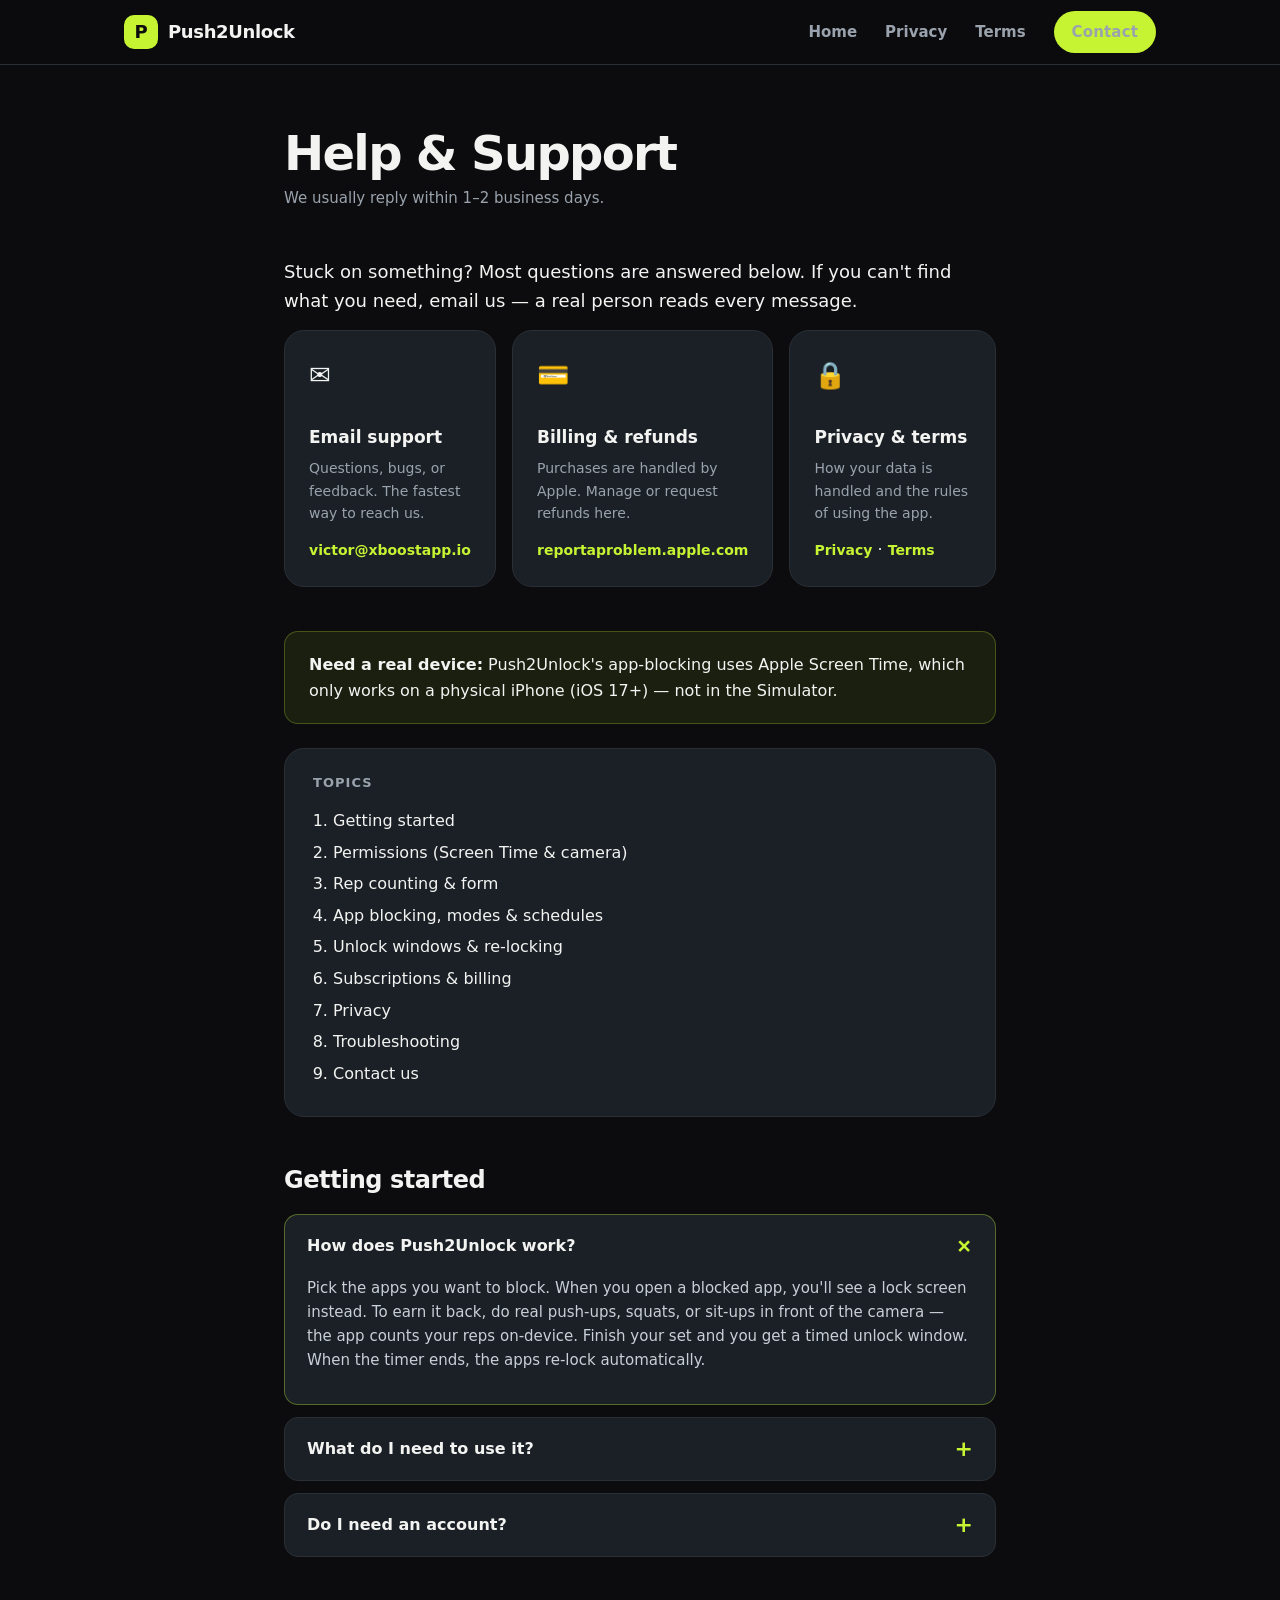
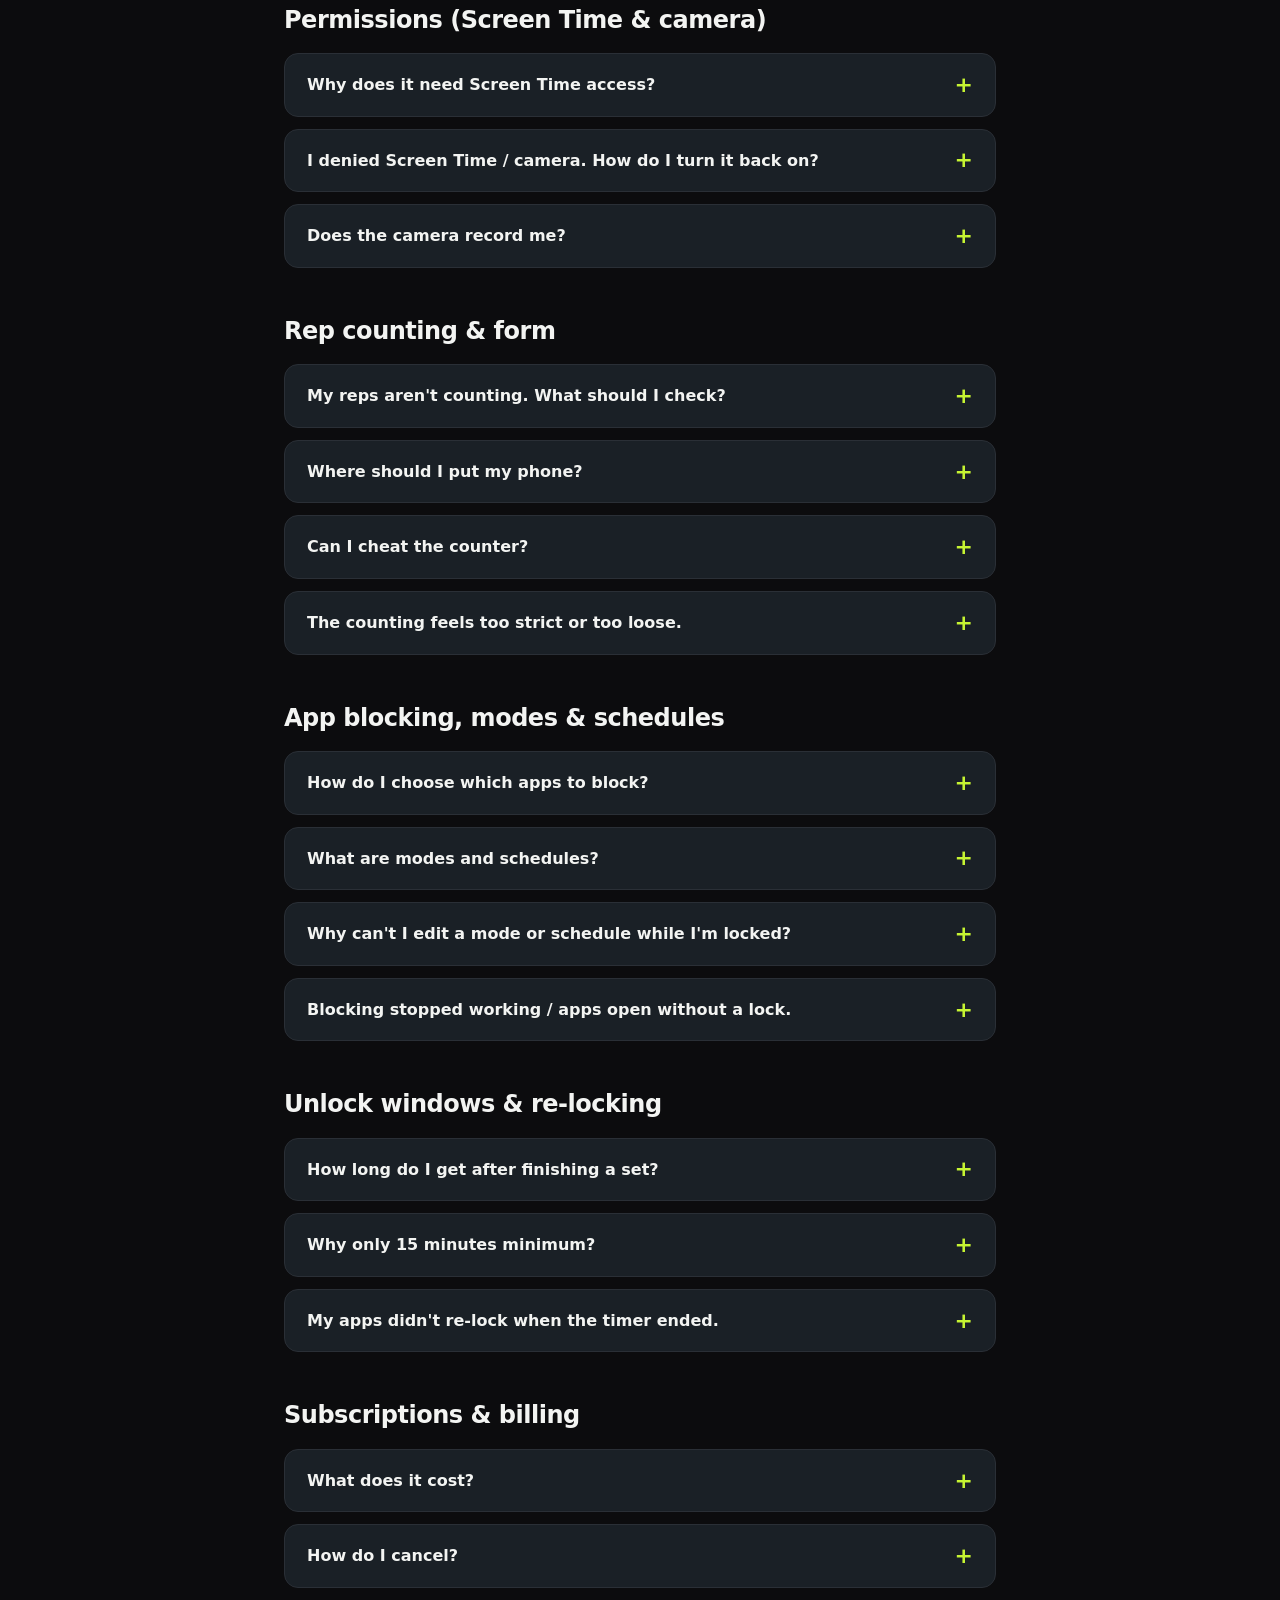
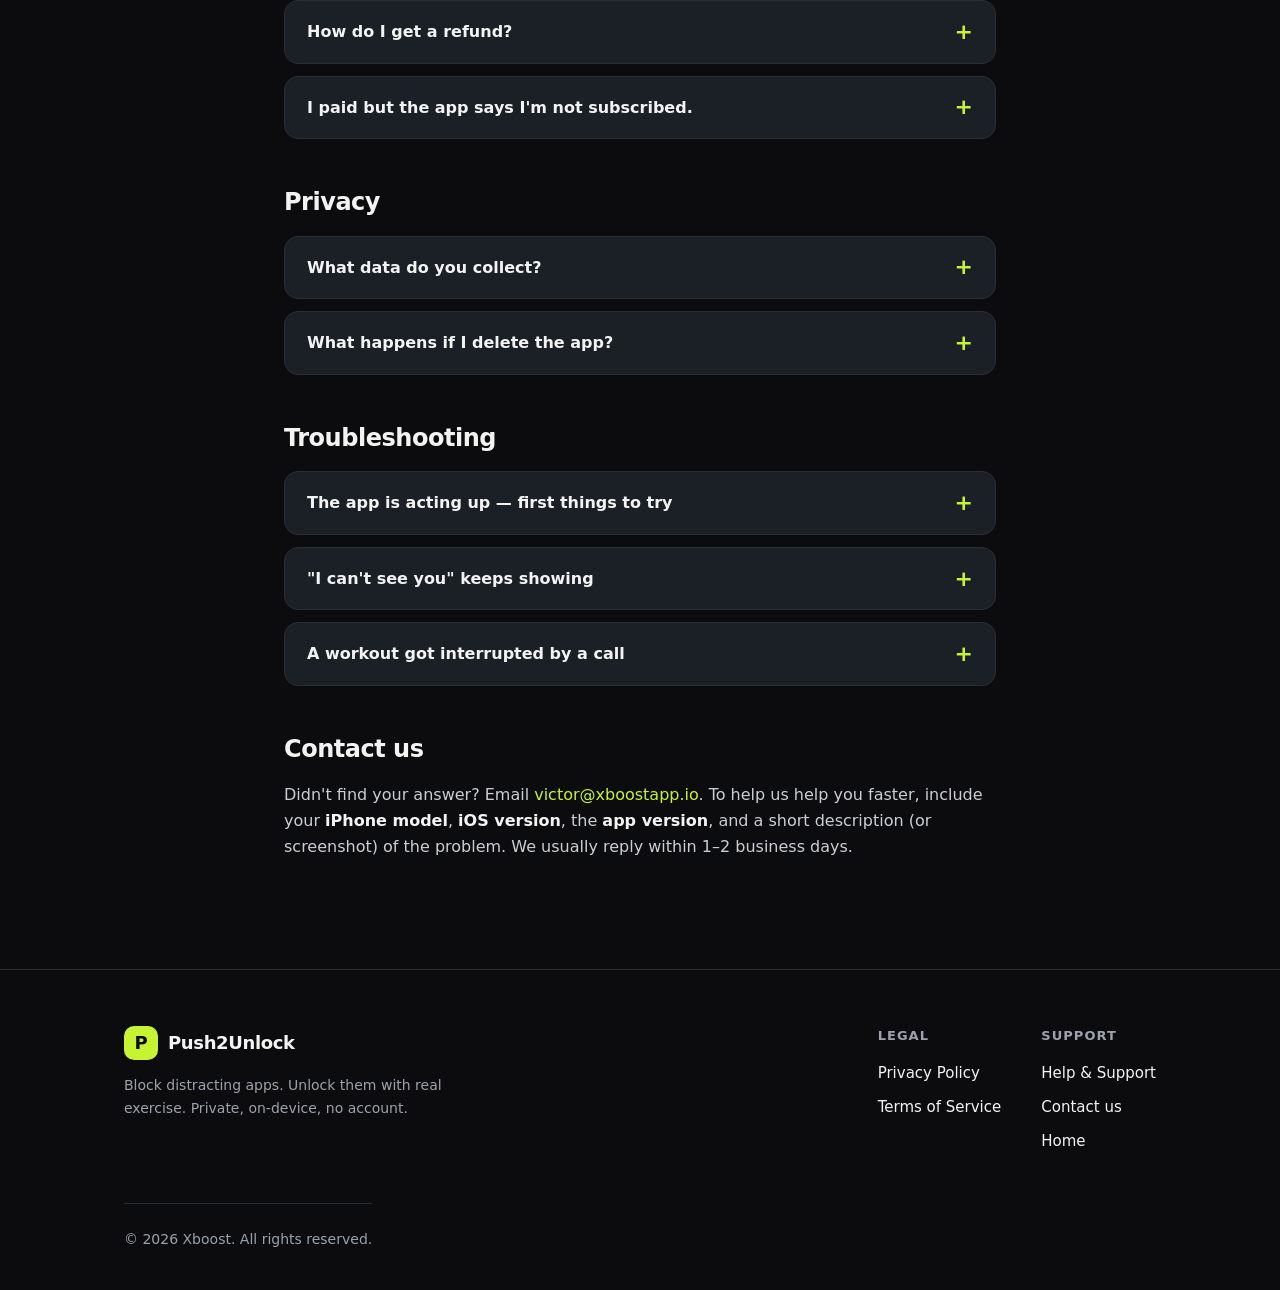
==== help.html @ e3bf98ac "feat: add Help & Support page Add help.html with contact cards and FAQ accordion covering setup, per" ====
<!DOCTYPE html>
<html lang="en">
<head>
  <meta charset="UTF-8" />
  <meta name="viewport" content="width=device-width, initial-scale=1.0" />
  <title>Help & Support — Push2Unlock</title>
  <meta name="description" content="Get help with Push2Unlock — setup, permissions, rep counting, app blocking, subscriptions, and troubleshooting. Contact support." />
  <link rel="stylesheet" href="styles.css" />
</head>
<body>

  <nav class="nav">
    <div class="wrap">
      <a href="index.html" class="brand"><span class="mark">P</span>Push2Unlock</a>
      <div class="nav-links">
        <a href="index.html">Home</a>
        <a href="privacy.html">Privacy</a>
        <a href="terms.html">Terms</a>
        <a href="mailto:victor@xboostapp.io" class="btn btn-sm">Contact</a>
      </div>
    </div>
  </nav>

  <main class="legal">
    <div class="wrap">
      <h1>Help &amp; Support</h1>
      <p class="updated">We usually reply within 1–2 business days.</p>

      <p class="lead">
        Stuck on something? Most questions are answered below. If you can't find what you need,
        email us — a real person reads every message.
      </p>

      <div class="help-cards">
        <div class="help-card">
          <div class="ico">✉️</div>
          <h3>Email support</h3>
          <p>Questions, bugs, or feedback. The fastest way to reach us.</p>
          <a href="mailto:victor@xboostapp.io?subject=Push2Unlock%20Support">victor@xboostapp.io</a>
        </div>
        <div class="help-card">
          <div class="ico">💳</div>
          <h3>Billing &amp; refunds</h3>
          <p>Purchases are handled by Apple. Manage or request refunds here.</p>
          <a href="https://reportaproblem.apple.com" target="_blank" rel="noopener">reportaproblem.apple.com</a>
        </div>
        <div class="help-card">
          <div class="ico">🔒</div>
          <h3>Privacy &amp; terms</h3>
          <p>How your data is handled and the rules of using the app.</p>
          <a href="privacy.html">Privacy</a> · <a href="terms.html">Terms</a>
        </div>
      </div>

      <div class="callout">
        <p><strong>Need a real device:</strong> Push2Unlock's app-blocking uses Apple Screen Time,
        which only works on a physical iPhone (iOS 17+) — not in the Simulator.</p>
      </div>

      <div class="toc">
        <h4>Topics</h4>
        <ol>
          <li><a href="#start">Getting started</a></li>
          <li><a href="#permissions">Permissions (Screen Time &amp; camera)</a></li>
          <li><a href="#counting">Rep counting &amp; form</a></li>
          <li><a href="#blocking">App blocking, modes &amp; schedules</a></li>
          <li><a href="#unlock">Unlock windows &amp; re-locking</a></li>
          <li><a href="#billing">Subscriptions &amp; billing</a></li>
          <li><a href="#privacy">Privacy</a></li>
          <li><a href="#trouble">Troubleshooting</a></li>
          <li><a href="#contact">Contact us</a></li>
        </ol>
      </div>

      <!-- GETTING STARTED -->
      <h2 id="start">Getting started</h2>
      <div class="faq">
        <details open>
          <summary>How does Push2Unlock work?</summary>
          <div class="body">
            <p>Pick the apps you want to block. When you open a blocked app, you'll see a lock
            screen instead. To earn it back, do real push-ups, squats, or sit-ups in front of the
            camera — the app counts your reps on-device. Finish your set and you get a timed unlock
            window. When the timer ends, the apps re-lock automatically.</p>
          </div>
        </details>
        <details>
          <summary>What do I need to use it?</summary>
          <div class="body">
            <ul>
              <li>An iPhone running <strong>iOS 17 or later</strong>.</li>
              <li>Screen Time permission (to block apps).</li>
              <li>Camera permission (to count reps).</li>
              <li>A bit of space to exercise and a spot to prop up your phone.</li>
            </ul>
          </div>
        </details>
        <details>
          <summary>Do I need an account?</summary>
          <div class="body">
            <p>No. There's no sign-up and no account. Your settings and stats live on your device.</p>
          </div>
        </details>
      </div>

      <!-- PERMISSIONS -->
      <h2 id="permissions">Permissions (Screen Time &amp; camera)</h2>
      <div class="faq">
        <details>
          <summary>Why does it need Screen Time access?</summary>
          <div class="body">
            <p>App blocking is built on Apple's Screen Time (Family Controls) system. This is the
            only way an app can block other apps on iOS. Push2Unlock uses it solely to shield and
            un-shield the apps <em>you</em> choose — nothing is sent anywhere.</p>
          </div>
        </details>
        <details>
          <summary>I denied Screen Time / camera. How do I turn it back on?</summary>
          <div class="body">
            <ol>
              <li>Open <strong>Settings</strong> on your iPhone.</li>
              <li>Scroll to <strong>Push2Unlock</strong>.</li>
              <li>Enable <strong>Camera</strong>, and for blocking enable <strong>Screen Time</strong>
              (Settings → Screen Time → see all apps with access).</li>
            </ol>
            <p>The app won't work without these — blocking needs Screen Time, counting needs the
            camera.</p>
          </div>
        </details>
        <details>
          <summary>Does the camera record me?</summary>
          <div class="body">
            <p>No. Video is processed live on your device by Apple Vision and is never recorded,
            saved, or uploaded. See <a href="privacy.html">Privacy</a>.</p>
          </div>
        </details>
      </div>

      <!-- REP COUNTING -->
      <h2 id="counting">Rep counting &amp; form</h2>
      <div class="faq">
        <details>
          <summary>My reps aren't counting. What should I check?</summary>
          <div class="body">
            <ul>
              <li><strong>Framing:</strong> get your whole body in frame. Prop the phone ~1.5–2 m
              away, side-on.</li>
              <li><strong>Lighting:</strong> make sure the room is well lit — backlight and shadows
              hurt detection.</li>
              <li><strong>Full range of motion:</strong> go all the way down and lock out at the
              top. Half reps are ignored on purpose.</li>
              <li><strong>Speed:</strong> very fast reps are skipped as implausible — controlled
              reps count.</li>
              <li>Watch the on-screen hints ("Go lower", "Move back") — they tell you exactly what
              to fix.</li>
            </ul>
          </div>
        </details>
        <details>
          <summary>Where should I put my phone?</summary>
          <div class="body">
            <ul>
              <li><strong>Push-ups:</strong> phone on the floor against a wall/bottle, ~1.5–2 m
              away, <strong>side view</strong>.</li>
              <li><strong>Squats:</strong> stand 2–2.5 m away, full body in frame, side or 45°.</li>
              <li><strong>Sit-ups:</strong> phone on the floor at your side, ~1.5 m,
              <strong>side view</strong>.</li>
            </ul>
            <p>The app shows a framing check before counting — a green outline means it can see you.</p>
          </div>
        </details>
        <details>
          <summary>Can I cheat the counter?</summary>
          <div class="body">
            <p>It's designed to resist that. Reps must be full-range, at a realistic speed, with
            your body in the correct position. Waving a hand or doing half reps won't count.</p>
          </div>
        </details>
        <details>
          <summary>The counting feels too strict or too loose.</summary>
          <div class="body">
            <p>Open <strong>Settings → Counting sensitivity</strong> and choose Strict, Normal, or
            Forgiving to adjust how hard the reps are to register.</p>
          </div>
        </details>
      </div>

      <!-- BLOCKING -->
      <h2 id="blocking">App blocking, modes &amp; schedules</h2>
      <div class="faq">
        <details>
          <summary>How do I choose which apps to block?</summary>
          <div class="body">
            <p>Tap to pick apps via Apple's app picker. Because of Apple privacy rules, the picker
            shows the real app names and icons — search for TikTok, Instagram, YouTube, X, and so on.
            You can also block whole categories or websites.</p>
          </div>
        </details>
        <details>
          <summary>What are modes and schedules?</summary>
          <div class="body">
            <ul>
              <li><strong>Modes</strong> are reusable blocklists (e.g. "Social Media", "Deep Work")
              with their own rep target.</li>
              <li><strong>Schedules</strong> lock a mode automatically at set times and days —
              including overnight ranges like 11pm–7am.</li>
            </ul>
          </div>
        </details>
        <details>
          <summary>Why can't I edit a mode or schedule while I'm locked?</summary>
          <div class="body">
            <p>To stop you from editing your way out of a block, any mode or schedule that existed
            before the current lock started is frozen while you're locked. Anything you create
            <em>during</em> a lock stays editable. Once you're unlocked, everything is editable
            again.</p>
          </div>
        </details>
        <details>
          <summary>Blocking stopped working / apps open without a lock.</summary>
          <div class="body">
            <ul>
              <li>Check Screen Time permission is still granted (Settings → Screen Time).</li>
              <li>Make sure the app or schedule is actually enabled and you're inside its window.</li>
              <li>iOS can delay system scheduling briefly — open Push2Unlock once to let it
              reconcile the lock state.</li>
            </ul>
          </div>
        </details>
      </div>

      <!-- UNLOCK -->
      <h2 id="unlock">Unlock windows &amp; re-locking</h2>
      <div class="faq">
        <details>
          <summary>How long do I get after finishing a set?</summary>
          <div class="body">
            <p>You choose a break length when you start — 15, 30, 60, or 120 minutes. A countdown
            appears on your Lock Screen (Live Activity). When it ends, the apps re-lock on their own.</p>
          </div>
        </details>
        <details>
          <summary>Why only 15 minutes minimum?</summary>
          <div class="body">
            <p>Apple's Screen Time scheduling has a 15-minute minimum interval for automatic
            re-locking, so shorter windows aren't possible.</p>
          </div>
        </details>
        <details>
          <summary>My apps didn't re-lock when the timer ended.</summary>
          <div class="body">
            <p>iOS occasionally delays the background re-lock. Push2Unlock has a fallback: just open
            the app once and it immediately re-applies the locks if your window has expired.</p>
          </div>
        </details>
      </div>

      <!-- BILLING -->
      <h2 id="billing">Subscriptions &amp; billing</h2>
      <div class="faq">
        <details>
          <summary>What does it cost?</summary>
          <div class="body">
            <p>There's a 3-day free trial. After that: <strong>$9.99/month</strong>,
            <strong>$29.99/year</strong> (best value, ~$2.50/mo), or a one-time
            <strong>$49.99 lifetime</strong> purchase. Prices may vary by region.</p>
          </div>
        </details>
        <details>
          <summary>How do I cancel?</summary>
          <div class="body">
            <p>On your iPhone: <strong>Settings → [your name] → Subscriptions → Push2Unlock →
            Cancel</strong>. Cancel at least 24 hours before the trial or period ends to avoid the
            next charge. You keep access until the period ends.</p>
          </div>
        </details>
        <details>
          <summary>How do I get a refund?</summary>
          <div class="body">
            <p>All purchases go through Apple, so refunds are handled by Apple. Request one at
            <a href="https://reportaproblem.apple.com" target="_blank" rel="noopener">reportaproblem.apple.com</a>.
            We're generally unable to issue refunds directly.</p>
          </div>
        </details>
        <details>
          <summary>I paid but the app says I'm not subscribed.</summary>
          <div class="body">
            <ol>
              <li>Make sure you're signed in with the Apple ID you purchased with.</li>
              <li>In the app, tap <strong>Restore Purchases</strong> (on the paywall or in Settings).</li>
              <li>Still stuck? Email us with the date and Apple receipt and we'll help.</li>
            </ol>
          </div>
        </details>
      </div>

      <!-- PRIVACY -->
      <h2 id="privacy">Privacy</h2>
      <div class="faq">
        <details>
          <summary>What data do you collect?</summary>
          <div class="body">
            <p>Rep detection runs entirely on-device. No video ever leaves your phone, there's no
            account, and your workouts aren't uploaded. Full details in our
            <a href="privacy.html">Privacy Policy</a>.</p>
          </div>
        </details>
        <details>
          <summary>What happens if I delete the app?</summary>
          <div class="body">
            <p>Deleting Push2Unlock removes the blocks and your local data. We can't prevent
            deletion — that's an Apple system-level action — so it's the one way blocks can be
            removed.</p>
          </div>
        </details>
      </div>

      <!-- TROUBLESHOOTING -->
      <h2 id="trouble">Troubleshooting</h2>
      <div class="faq">
        <details>
          <summary>The app is acting up — first things to try</summary>
          <div class="body">
            <ol>
              <li>Force-quit and reopen Push2Unlock.</li>
              <li>Confirm Camera and Screen Time permissions are granted (Settings).</li>
              <li>Restart your iPhone.</li>
              <li>Make sure you're on iOS 17 or later and have the latest app version.</li>
            </ol>
            <p>If it persists, email us with your iPhone model, iOS version, and what happened.</p>
          </div>
        </details>
        <details>
          <summary>"I can't see you" keeps showing</summary>
          <div class="body">
            <p>That means the camera can't track your full body. Improve the lighting, move so your
            whole body is in frame, and re-prop the phone at the suggested distance and angle.</p>
          </div>
        </details>
        <details>
          <summary>A workout got interrupted by a call</summary>
          <div class="body">
            <p>Your progress is paused, not lost. Come back and you'll be offered to continue from
            where you left off. Force-quitting mid-workout does lose the in-progress set.</p>
          </div>
        </details>
      </div>

      <!-- CONTACT -->
      <h2 id="contact">Contact us</h2>
      <p>
        Didn't find your answer? Email <a href="mailto:victor@xboostapp.io?subject=Push2Unlock%20Support">victor@xboostapp.io</a>.
        To help us help you faster, include your <strong>iPhone model</strong>,
        <strong>iOS version</strong>, the <strong>app version</strong>, and a short description (or
        screenshot) of the problem. We usually reply within 1–2 business days.
      </p>
    </div>
  </main>

  <footer class="footer">
    <div class="wrap">
      <div>
        <a href="index.html" class="brand"><span class="mark">P</span>Push2Unlock</a>
        <p>Block distracting apps. Unlock them with real exercise. Private, on-device, no account.</p>
      </div>
      <div class="footer-links">
        <div class="footer-col">
          <h4>Legal</h4>
          <a href="privacy.html">Privacy Policy</a>
          <a href="terms.html">Terms of Service</a>
        </div>
        <div class="footer-col">
          <h4>Support</h4>
          <a href="help.html">Help &amp; Support</a>
          <a href="mailto:victor@xboostapp.io">Contact us</a>
          <a href="index.html">Home</a>
        </div>
      </div>
    </div>
    <div class="wrap">
      <p class="copyright">© 2026 Xboost. All rights reserved.</p>
    </div>
  </footer>

</body>
</html>
---- styles.css ----
/* Push2Unlock — shared styles */
:root {
  --ink: #0C0C0E;
  --ink-raised: #16181D;
  --ink-card: #1A2026;
  --volt: #C6F432;
  --volt-pressed: #A8D424;
  --signal: #FF5A5F;
  --fog: #9AA3AD;
  --paper: #F3F4F2;
  --border: #2A2F36;
  --maxw: 1080px;
  --radius: 20px;
}

* { margin: 0; padding: 0; box-sizing: border-box; }

html { scroll-behavior: smooth; -webkit-text-size-adjust: 100%; }

body {
  font-family: -apple-system, BlinkMacSystemFont, "SF Pro Display", "SF Pro Text", "Segoe UI", system-ui, sans-serif;
  background: var(--ink);
  color: var(--paper);
  line-height: 1.6;
  overflow-x: hidden;
  -webkit-font-smoothing: antialiased;
}

a { color: var(--volt); text-decoration: none; }
a:hover { text-decoration: underline; }

.wrap { max-width: var(--maxw); margin: 0 auto; padding: 0 24px; }

/* ---------- Nav ---------- */
.nav {
  position: sticky; top: 0; z-index: 50;
  background: rgba(12, 12, 14, 0.72);
  backdrop-filter: saturate(180%) blur(20px);
  -webkit-backdrop-filter: saturate(180%) blur(20px);
  border-bottom: 1px solid var(--border);
}
.nav .wrap { display: flex; align-items: center; justify-content: space-between; height: 64px; }
.brand { display: flex; align-items: center; gap: 10px; font-weight: 800; font-size: 18px; letter-spacing: -0.02em; color: var(--paper); }
.brand:hover { text-decoration: none; }
.brand .mark {
  width: 34px; height: 34px; border-radius: 10px;
  background: var(--volt); color: var(--ink);
  display: grid; place-items: center; font-size: 18px; font-weight: 900;
}
.nav-links { display: flex; gap: 28px; align-items: center; }
.nav-links a { color: var(--fog); font-size: 15px; font-weight: 600; }
.nav-links a:hover { color: var(--paper); text-decoration: none; }
@media (max-width: 640px) { .nav-links a:not(.btn-sm) { display: none; } }

.btn {
  display: inline-block; background: var(--volt); color: var(--ink);
  font-weight: 800; letter-spacing: 0.01em;
  padding: 16px 30px; border-radius: 999px; font-size: 16px;
  transition: transform .15s ease, background .15s ease;
}
.btn:hover { background: var(--volt-pressed); text-decoration: none; transform: translateY(-2px); }
.btn-sm { padding: 9px 18px; font-size: 14px; }
.btn-ghost { background: transparent; color: var(--paper); border: 1px solid var(--border); }
.btn-ghost:hover { background: var(--ink-card); }

/* ---------- Hero ---------- */
.hero { position: relative; padding: 96px 0 80px; text-align: center; overflow: hidden; }
.hero::before {
  content: ""; position: absolute; top: -180px; left: 50%; transform: translateX(-50%);
  width: 720px; height: 720px; border-radius: 50%;
  background: radial-gradient(circle, rgba(198,244,50,0.18), transparent 62%);
  pointer-events: none; z-index: 0;
}
.hero .wrap { position: relative; z-index: 1; }
.chip {
  display: inline-flex; align-items: center; gap: 8px;
  background: var(--ink-card); border: 1px solid var(--border);
  color: var(--volt); font-weight: 700; font-size: 13px; letter-spacing: 0.06em;
  text-transform: uppercase; padding: 8px 16px; border-radius: 999px; margin-bottom: 28px;
}
h1 {
  font-size: clamp(40px, 7vw, 76px); line-height: 1.02; font-weight: 900;
  letter-spacing: -0.035em; max-width: 14ch; margin: 0 auto 22px;
}
h1 .accent { color: var(--volt); }
.lede { font-size: clamp(17px, 2.4vw, 21px); color: var(--fog); max-width: 56ch; margin: 0 auto 40px; }
.cta-row { display: flex; gap: 14px; justify-content: center; flex-wrap: wrap; align-items: center; }
.note { color: var(--fog); font-size: 14px; margin-top: 18px; }

/* ---------- Sections ---------- */
section { padding: 80px 0; }
.section-head { text-align: center; max-width: 640px; margin: 0 auto 56px; }
.section-head h2 { font-size: clamp(30px, 4.5vw, 46px); font-weight: 900; letter-spacing: -0.03em; line-height: 1.1; }
.section-head p { color: var(--fog); font-size: 18px; margin-top: 16px; }
.eyebrow { color: var(--volt); font-weight: 800; text-transform: uppercase; letter-spacing: 0.1em; font-size: 13px; margin-bottom: 14px; }

/* feature grid */
.grid { display: grid; gap: 20px; grid-template-columns: repeat(3, 1fr); }
@media (max-width: 860px) { .grid { grid-template-columns: 1fr; } }
.card {
  background: var(--ink-card); border: 1px solid var(--border);
  border-radius: var(--radius); padding: 32px;
  transition: border-color .2s ease, transform .2s ease;
}
.card:hover { border-color: var(--volt); transform: translateY(-3px); }
.card .ico {
  width: 52px; height: 52px; border-radius: 14px;
  background: rgba(198,244,50,0.12); display: grid; place-items: center;
  font-size: 26px; margin-bottom: 20px;
}
.card h3 { font-size: 20px; font-weight: 800; letter-spacing: -0.01em; margin-bottom: 10px; }
.card p { color: var(--fog); font-size: 15px; }

/* how it works */
.steps { display: grid; gap: 20px; grid-template-columns: repeat(3, 1fr); counter-reset: step; }
@media (max-width: 860px) { .steps { grid-template-columns: 1fr; } }
.step { background: var(--ink-raised); border: 1px solid var(--border); border-radius: var(--radius); padding: 32px; position: relative; }
.step .num {
  counter-increment: step; font-size: 15px; font-weight: 900; color: var(--ink);
  background: var(--volt); width: 34px; height: 34px; border-radius: 50%;
  display: grid; place-items: center; margin-bottom: 18px;
}
.step .num::before { content: counter(step); }
.step h3 { font-size: 19px; font-weight: 800; margin-bottom: 8px; }
.step p { color: var(--fog); font-size: 15px; }

/* privacy band */
.band {
  background: linear-gradient(135deg, var(--ink-card), var(--ink-raised));
  border: 1px solid var(--border); border-radius: 28px; padding: 56px 40px; text-align: center;
}
.band h2 { font-size: clamp(28px, 4vw, 40px); font-weight: 900; letter-spacing: -0.03em; }
.band p { color: var(--fog); font-size: 18px; max-width: 60ch; margin: 16px auto 0; }
.pill-row { display: flex; gap: 12px; justify-content: center; flex-wrap: wrap; margin-top: 28px; }
.pill { background: rgba(198,244,50,0.1); border: 1px solid rgba(198,244,50,0.3); color: var(--volt); font-weight: 700; font-size: 14px; padding: 10px 18px; border-radius: 999px; }

/* pricing */
.plans { display: grid; gap: 20px; grid-template-columns: repeat(3, 1fr); max-width: 920px; margin: 0 auto; }
@media (max-width: 860px) { .plans { grid-template-columns: 1fr; } }
.plan { background: var(--ink-card); border: 1px solid var(--border); border-radius: var(--radius); padding: 30px; text-align: center; position: relative; }
.plan.featured { border-color: var(--volt); }
.plan .badge { position: absolute; top: -12px; left: 50%; transform: translateX(-50%); background: var(--volt); color: var(--ink); font-weight: 800; font-size: 12px; letter-spacing: 0.05em; padding: 6px 14px; border-radius: 999px; white-space: nowrap; }
.plan .price { font-size: 40px; font-weight: 900; letter-spacing: -0.03em; margin: 12px 0 4px; }
.plan .price small { font-size: 16px; color: var(--fog); font-weight: 600; }
.plan .term { color: var(--fog); font-size: 14px; }

/* ---------- Footer ---------- */
.footer { border-top: 1px solid var(--border); padding: 56px 0 40px; }
.footer .wrap { display: flex; justify-content: space-between; gap: 32px; flex-wrap: wrap; }
.footer .brand { margin-bottom: 14px; }
.footer p { color: var(--fog); font-size: 14px; max-width: 36ch; }
.footer-links { display: flex; gap: 40px; flex-wrap: wrap; }
.footer-col h4 { font-size: 13px; text-transform: uppercase; letter-spacing: 0.08em; color: var(--fog); margin-bottom: 14px; }
.footer-col a { display: block; color: var(--paper); font-size: 15px; margin-bottom: 10px; font-weight: 500; }
.footer-col a:hover { color: var(--volt); text-decoration: none; }
.copyright { color: var(--fog); font-size: 13px; margin-top: 40px; padding-top: 24px; border-top: 1px solid var(--border); }

/* ---------- Legal pages ---------- */
.legal { padding: 64px 0 96px; }
.legal .wrap { max-width: 760px; }
.legal h1 { font-size: clamp(32px, 5vw, 48px); text-align: left; max-width: none; margin-bottom: 8px; }
.legal .updated { color: var(--fog); font-size: 15px; margin-bottom: 48px; }
.legal h2 { font-size: 24px; font-weight: 800; letter-spacing: -0.02em; margin: 44px 0 14px; }
.legal h3 { font-size: 18px; font-weight: 700; margin: 28px 0 10px; }
.legal p, .legal li { color: #C9CFD6; font-size: 16px; margin-bottom: 14px; }
.legal ul { padding-left: 24px; margin-bottom: 14px; }
.legal li { margin-bottom: 8px; }
.legal strong { color: var(--paper); }
.legal .lead { font-size: 18px; color: var(--paper); }
.toc { background: var(--ink-card); border: 1px solid var(--border); border-radius: var(--radius); padding: 24px 28px; margin-bottom: 40px; }
.toc h4 { font-size: 13px; text-transform: uppercase; letter-spacing: 0.08em; color: var(--fog); margin-bottom: 14px; }
.toc ol { padding-left: 20px; }
.toc li { margin-bottom: 6px; color: var(--paper); }
.toc a { color: var(--paper); font-weight: 500; }
.toc a:hover { color: var(--volt); }
.callout { background: rgba(198,244,50,0.08); border: 1px solid rgba(198,244,50,0.25); border-radius: 14px; padding: 20px 24px; margin: 24px 0; }
.callout p { color: var(--paper); margin: 0; }

/* ---------- Help & Support ---------- */
.help-cards { display: grid; gap: 16px; grid-template-columns: repeat(3, 1fr); margin: 8px 0 44px; }
@media (max-width: 860px) { .help-cards { grid-template-columns: 1fr; } }
.help-card {
  background: var(--ink-card); border: 1px solid var(--border); border-radius: var(--radius);
  padding: 24px; transition: border-color .15s ease, transform .15s ease;
}
.help-card:hover { border-color: var(--volt); transform: translateY(-3px); }
.help-card .ico { font-size: 26px; margin-bottom: 12px; }
.help-card h3 { font-size: 17px; font-weight: 800; margin-bottom: 6px; }
.help-card p { color: var(--fog); font-size: 14px; margin-bottom: 12px; }
.help-card a { font-weight: 700; font-size: 14px; }

.faq details {
  border: 1px solid var(--border); border-radius: 14px; background: var(--ink-card);
  margin-bottom: 12px; overflow: hidden;
}
.faq details[open] { border-color: rgba(198,244,50,0.35); }
.faq summary {
  list-style: none; cursor: pointer; padding: 18px 22px;
  font-weight: 700; font-size: 16px; color: var(--paper);
  display: flex; justify-content: space-between; align-items: center; gap: 16px;
}
.faq summary::-webkit-details-marker { display: none; }
.faq summary::after {
  content: "+"; color: var(--volt); font-size: 22px; font-weight: 700;
  line-height: 1; flex: none; transition: transform .2s ease;
}
.faq details[open] summary::after { transform: rotate(45deg); }
.faq summary:hover { color: var(--volt); }
.faq .body { padding: 0 22px 20px; }
.faq .body p, .faq .body li { color: #C9CFD6; font-size: 15px; margin-bottom: 12px; }
.faq .body ul, .faq .body ol { padding-left: 22px; margin-bottom: 12px; }
.faq .body li { margin-bottom: 6px; }
.faq .body strong { color: var(--paper); }

/* ============ Phone mockups ============ */
.device {
  position: relative;
  width: 290px; aspect-ratio: 9 / 19.3;
  background: #000;
  border-radius: 46px;
  padding: 11px;
  box-shadow: 0 0 0 2px #2b2f36, 0 40px 80px -20px rgba(0,0,0,0.8), 0 0 60px -10px rgba(198,244,50,0.12);
  flex: none;
}
.device .screen {
  position: relative; width: 100%; height: 100%;
  border-radius: 36px; overflow: hidden;
  background: var(--ink);
  display: flex; flex-direction: column;
}
.device .notch {
  position: absolute; top: 9px; left: 50%; transform: translateX(-50%);
  width: 92px; height: 26px; background: #000; border-radius: 999px; z-index: 9;
}
.statusbar { display: flex; justify-content: space-between; align-items: center; padding: 14px 22px 6px; font-size: 12px; font-weight: 700; color: var(--paper); }
.scr-pad { padding: 4px 18px 18px; display: flex; flex-direction: column; gap: 12px; flex: 1; min-height: 0; }

/* hero two-column layout */
.hero-split { display: grid; grid-template-columns: 1.1fr 0.9fr; gap: 48px; align-items: center; text-align: left; }
.hero-split h1 { margin-left: 0; }
.hero-split .lede { margin-left: 0; }
.hero-split .cta-row { justify-content: flex-start; }
.hero-phones { display: flex; justify-content: center; position: relative; }
@media (max-width: 900px) {
  .hero-split { grid-template-columns: 1fr; text-align: center; }
  .hero-split h1, .hero-split .lede { margin-left: auto; margin-right: auto; }
  .hero-split .cta-row { justify-content: center; }
  .hero-phones { margin-top: 12px; }
}

/* --- Workout counter takeover screen --- */
.scr-workout { background: radial-gradient(120% 80% at 50% 30%, #1c2410, #07090c 70%); position: relative; }
.scr-workout::after {
  content: ""; position: absolute; inset: 0; border-radius: 36px; pointer-events: none;
  box-shadow: inset 0 0 0 3px var(--volt), inset 0 0 40px rgba(198,244,50,0.35);
}
.wk-sil { position: absolute; bottom: 12%; left: 50%; transform: translateX(-50%); width: 78%; opacity: 0.16; filter: brightness(1.4); }
.wk-pill { align-self: center; margin-top: 6px; background: rgba(0,0,0,0.55); backdrop-filter: blur(8px); border: 1px solid rgba(255,255,255,0.12); color: #fff; font-size: 12px; font-weight: 700; padding: 7px 14px; border-radius: 999px; z-index: 2; }
.wk-count { flex: 1; display: flex; flex-direction: column; align-items: center; justify-content: center; z-index: 2; }
.wk-count .big { font-size: 132px; line-height: 0.9; font-weight: 900; color: var(--volt); font-variant-numeric: tabular-nums; text-shadow: 0 0 30px rgba(198,244,50,0.5); letter-spacing: -0.04em; }
.wk-count .of { font-size: 22px; font-weight: 800; color: rgba(243,244,242,0.65); margin-top: 2px; }
.wk-bar { height: 7px; border-radius: 999px; background: rgba(255,255,255,0.14); margin: 0 4px 6px; overflow: hidden; z-index: 2; }
.wk-bar > i { display: block; height: 100%; width: 70%; background: var(--volt); border-radius: 999px; }
.wk-x { position: absolute; top: 46px; left: 18px; width: 30px; height: 30px; border-radius: 50%; background: rgba(0,0,0,0.5); color:#fff; display: grid; place-items: center; font-size: 16px; z-index: 5; }

/* --- generic app card bits --- */
.appbar { display: flex; align-items: center; justify-content: space-between; }
.appbar .ttl { font-size: 22px; font-weight: 900; letter-spacing: -0.02em; }
.flame { background: rgba(255,90,95,0.14); color: #FF8A4C; font-weight: 800; font-size: 13px; padding: 6px 12px; border-radius: 999px; }
.uicard { background: var(--ink-card); border: 1px solid var(--border); border-radius: 18px; padding: 16px; }
.uicard.locked { border-color: rgba(255,90,95,0.4); background: linear-gradient(160deg, rgba(255,90,95,0.10), var(--ink-card)); }
.lock-status { display: flex; align-items: center; gap: 10px; }
.lock-status .em { font-size: 26px; }
.lock-status .t { font-size: 15px; font-weight: 800; }
.lock-status .s { font-size: 12px; color: var(--fog); }
.appgrid { display: grid; grid-template-columns: repeat(4, 1fr); gap: 10px; }
.appgrid .ic { aspect-ratio: 1; border-radius: 13px; display: grid; place-items: center; font-size: 20px; color: #fff; }
.btn-fill { background: var(--volt); color: var(--ink); font-weight: 800; font-size: 14px; text-align: center; padding: 15px; border-radius: 15px; }
.btn-fill.lg { font-size: 15px; }
.chips { display: flex; gap: 8px; flex-wrap: wrap; }
.chip-x { background: var(--ink-card); border: 1px solid var(--border); color: var(--fog); font-size: 12px; font-weight: 700; padding: 7px 12px; border-radius: 999px; }
.chip-x.on { background: rgba(198,244,50,0.14); border-color: var(--volt); color: var(--volt); }

/* --- stats screen --- */
.streak-hero { text-align: center; padding: 20px 14px; background: radial-gradient(120% 100% at 50% 0%, rgba(198,244,50,0.14), var(--ink-card)); border:1px solid var(--border); border-radius:18px; }
.streak-hero .n { font-size: 52px; font-weight: 900; color: var(--volt); line-height: 1; font-variant-numeric: tabular-nums; }
.streak-hero .l { font-size: 12px; color: var(--fog); font-weight: 700; text-transform: uppercase; letter-spacing: 0.06em; margin-top: 4px; }
.chart { display: flex; align-items: flex-end; gap: 7px; height: 92px; padding: 4px; }
.chart > i { flex: 1; background: var(--volt); border-radius: 5px 5px 0 0; opacity: 0.9; }
.statrow { display: grid; grid-template-columns: 1fr 1fr; gap: 10px; }
.stat-mini { background: var(--ink-card); border: 1px solid var(--border); border-radius: 14px; padding: 12px; }
.stat-mini .v { font-size: 22px; font-weight: 900; color: var(--paper); font-variant-numeric: tabular-nums; }
.stat-mini .k { font-size: 11px; color: var(--fog); font-weight: 600; }

/* --- shield screen (on a blocked app) --- */
.scr-shield { background: linear-gradient(180deg, #0a0c10, #07090c); align-items: center; justify-content: center; padding: 30px 22px; text-align: center; gap: 14px; }
.scr-shield .lk { width: 64px; height: 64px; border-radius: 18px; background: rgba(255,90,95,0.15); display: grid; place-items: center; font-size: 32px; }
.scr-shield h4 { font-size: 22px; font-weight: 900; }
.scr-shield p { font-size: 13px; color: var(--fog); line-height: 1.45; }
.scr-shield .b1 { width: 100%; background: var(--volt); color: var(--ink); font-weight: 800; padding: 14px; border-radius: 14px; font-size: 14px; }
.scr-shield .b2 { color: rgba(243,244,242,0.55); font-size: 13px; font-weight: 700; }

/* gallery */
.gallery { display: flex; gap: 28px; justify-content: center; flex-wrap: wrap; align-items: flex-start; }
.gallery figure { display: flex; flex-direction: column; align-items: center; gap: 16px; }
.gallery figcaption { color: var(--fog); font-size: 14px; font-weight: 600; max-width: 22ch; text-align: center; }
.gallery .device { transform: scale(0.92); }
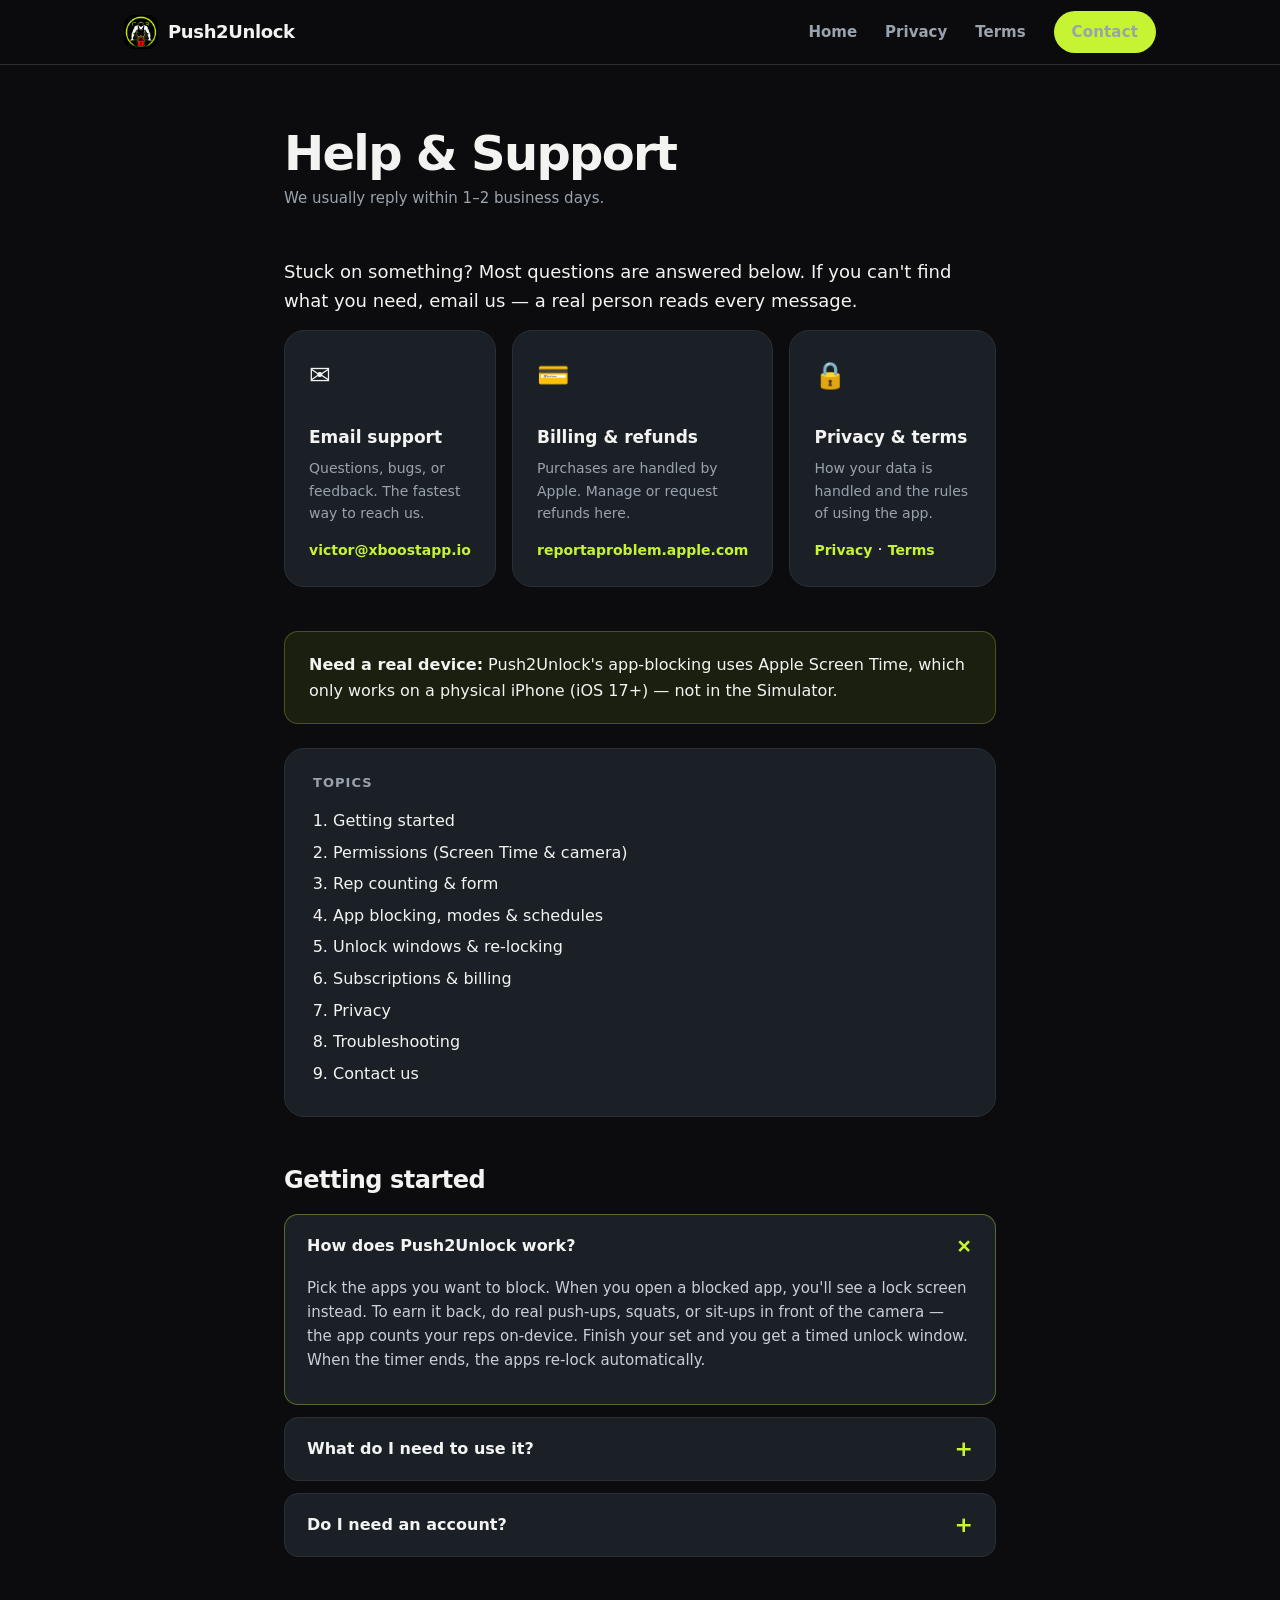
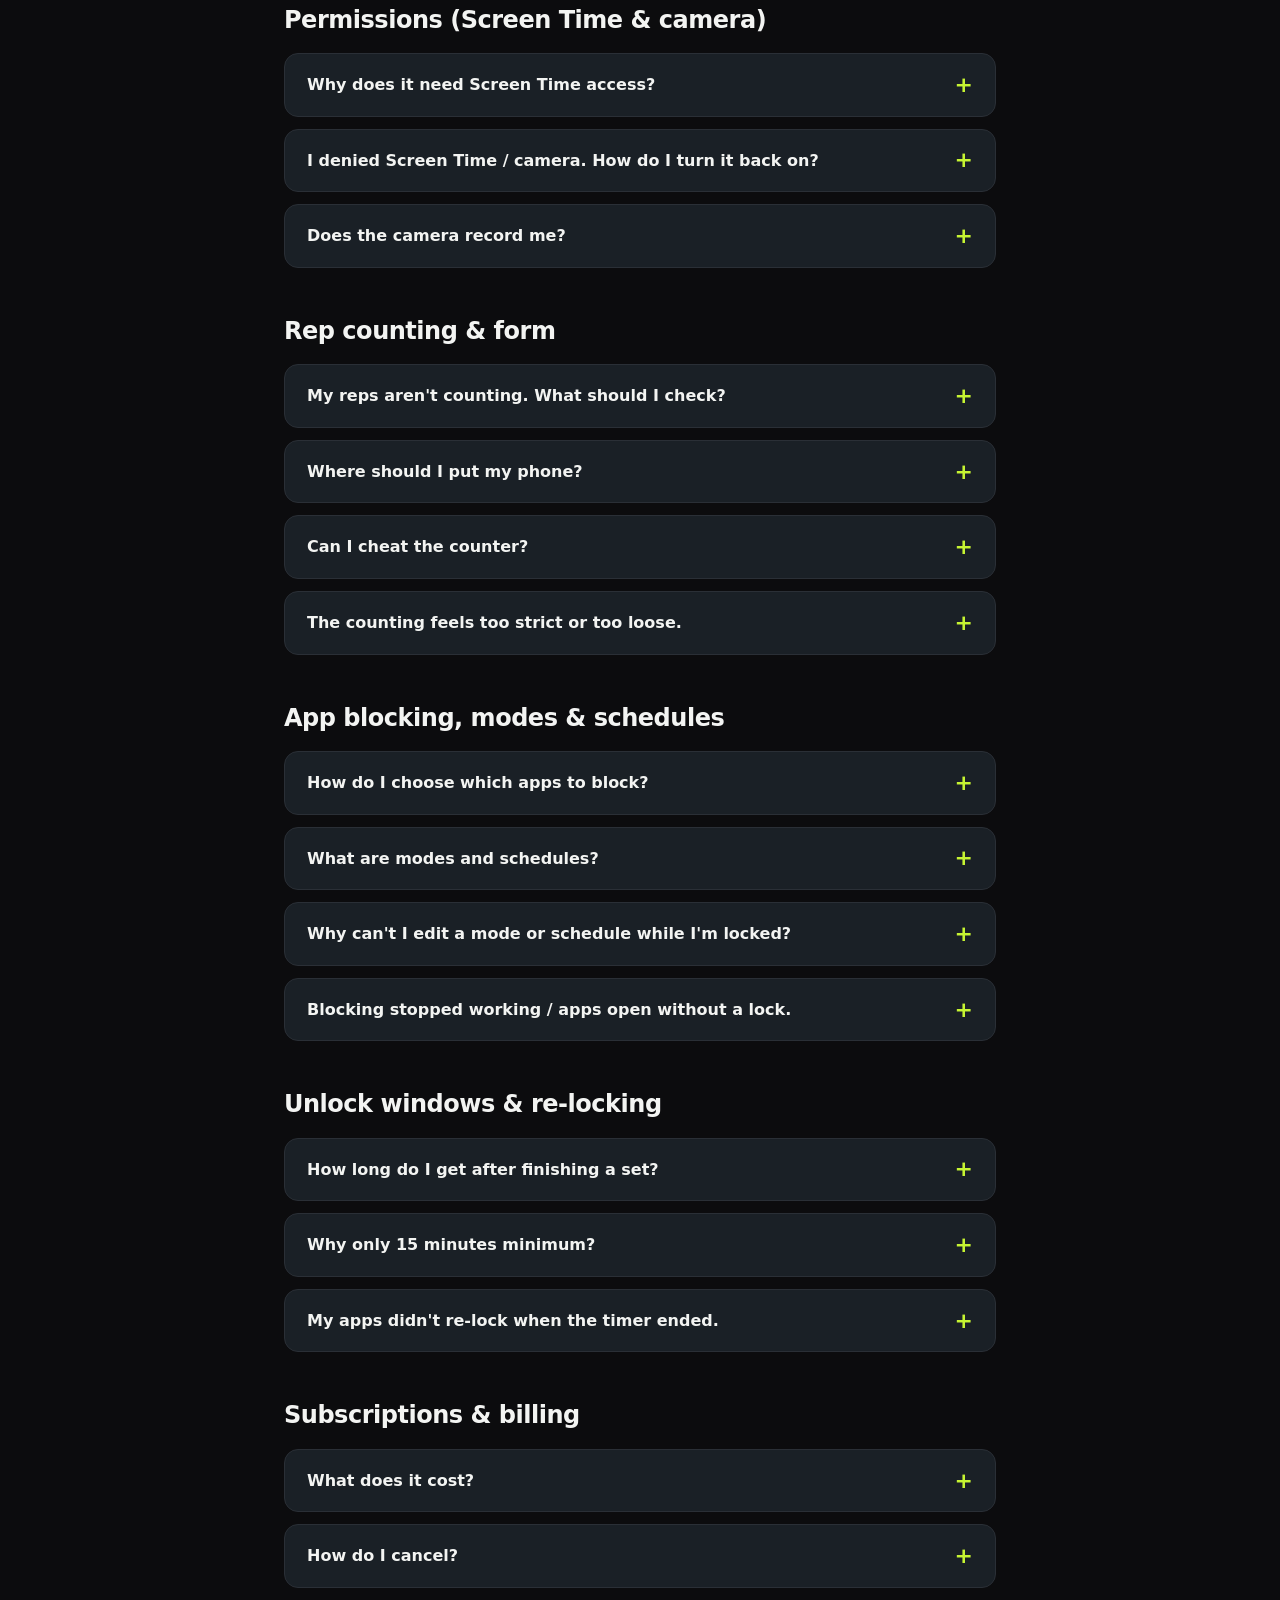
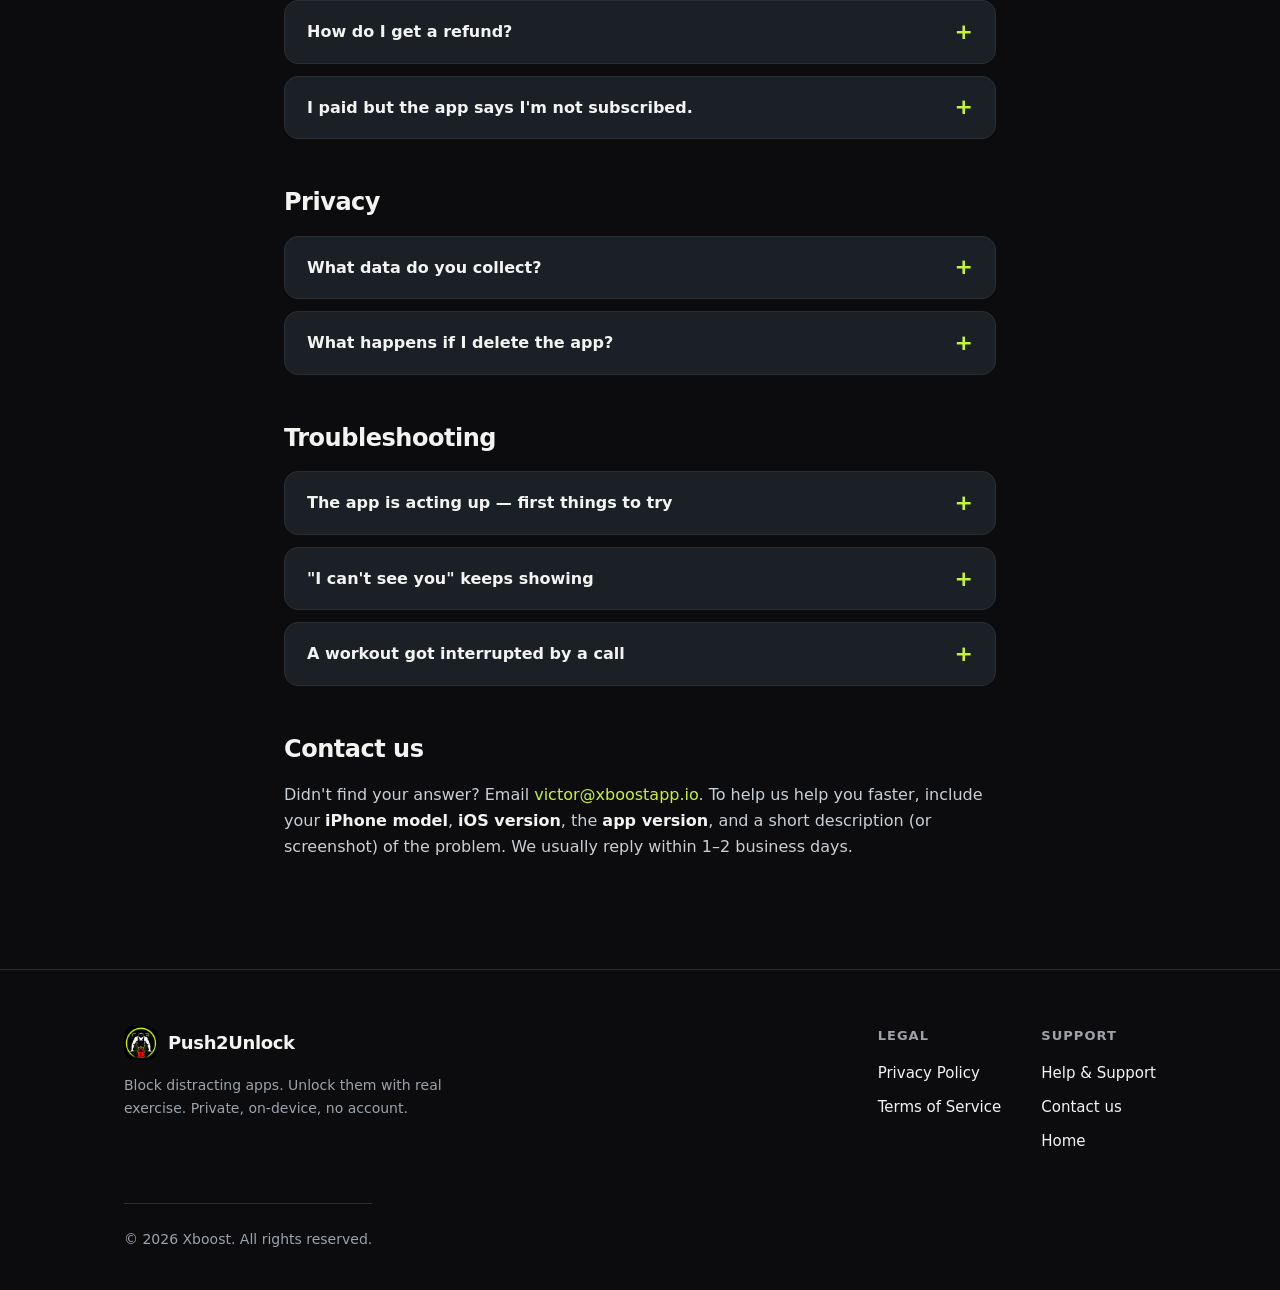
==== commit 971c642d: "feat: swap in app-icon logo, add favicon, drop monthly to $6.99 Replace the CSS "P" brand mark with " ====
--- a/help.html
+++ b/help.html
@@ -5,13 +5,15 @@
   <meta name="viewport" content="width=device-width, initial-scale=1.0" />
   <title>Help & Support — Push2Unlock</title>
   <meta name="description" content="Get help with Push2Unlock — setup, permissions, rep counting, app blocking, subscriptions, and troubleshooting. Contact support." />
+  <link rel="icon" type="image/png" href="assets/favicon.png" />
+  <link rel="apple-touch-icon" href="assets/favicon.png" />
   <link rel="stylesheet" href="styles.css" />
 </head>
 <body>
 
   <nav class="nav">
     <div class="wrap">
-      <a href="index.html" class="brand"><span class="mark">P</span>Push2Unlock</a>
+      <a href="index.html" class="brand"><img class="mark" src="assets/logo.png" alt="Push2Unlock" />Push2Unlock</a>
       <div class="nav-links">
         <a href="index.html">Home</a>
         <a href="privacy.html">Privacy</a>
@@ -360,7 +362,7 @@
   <footer class="footer">
     <div class="wrap">
       <div>
-        <a href="index.html" class="brand"><span class="mark">P</span>Push2Unlock</a>
+        <a href="index.html" class="brand"><img class="mark" src="assets/logo.png" alt="Push2Unlock" />Push2Unlock</a>
         <p>Block distracting apps. Unlock them with real exercise. Private, on-device, no account.</p>
       </div>
       <div class="footer-links">
--- a/styles.css
+++ b/styles.css
@@ -44,8 +44,7 @@
 .brand:hover { text-decoration: none; }
 .brand .mark {
   width: 34px; height: 34px; border-radius: 10px;
-  background: var(--volt); color: var(--ink);
-  display: grid; place-items: center; font-size: 18px; font-weight: 900;
+  object-fit: cover; display: block; flex: none;
 }
 .nav-links { display: flex; gap: 28px; align-items: center; }
 .nav-links a { color: var(--fog); font-size: 15px; font-weight: 600; }
@@ -135,8 +134,8 @@
 .pill { background: rgba(198,244,50,0.1); border: 1px solid rgba(198,244,50,0.3); color: var(--volt); font-weight: 700; font-size: 14px; padding: 10px 18px; border-radius: 999px; }
 
 /* pricing */
-.plans { display: grid; gap: 20px; grid-template-columns: repeat(3, 1fr); max-width: 920px; margin: 0 auto; }
-@media (max-width: 860px) { .plans { grid-template-columns: 1fr; } }
+.plans { display: grid; gap: 20px; grid-template-columns: repeat(2, minmax(0, 300px)); justify-content: center; margin: 0 auto; }
+@media (max-width: 640px) { .plans { grid-template-columns: minmax(0, 340px); } }
 .plan { background: var(--ink-card); border: 1px solid var(--border); border-radius: var(--radius); padding: 30px; text-align: center; position: relative; }
 .plan.featured { border-color: var(--volt); }
 .plan .badge { position: absolute; top: -12px; left: 50%; transform: translateX(-50%); background: var(--volt); color: var(--ink); font-weight: 800; font-size: 12px; letter-spacing: 0.05em; padding: 6px 14px; border-radius: 999px; white-space: nowrap; }
@@ -305,3 +304,6 @@
 .gallery figure { display: flex; flex-direction: column; align-items: center; gap: 16px; }
 .gallery figcaption { color: var(--fog); font-size: 14px; font-weight: 600; max-width: 22ch; text-align: center; }
 .gallery .device { transform: scale(0.92); }
+
+/* real screenshots inside the device frame */
+.device .screen .shot { width: 100%; height: 100%; object-fit: cover; object-position: top center; display: block; }
